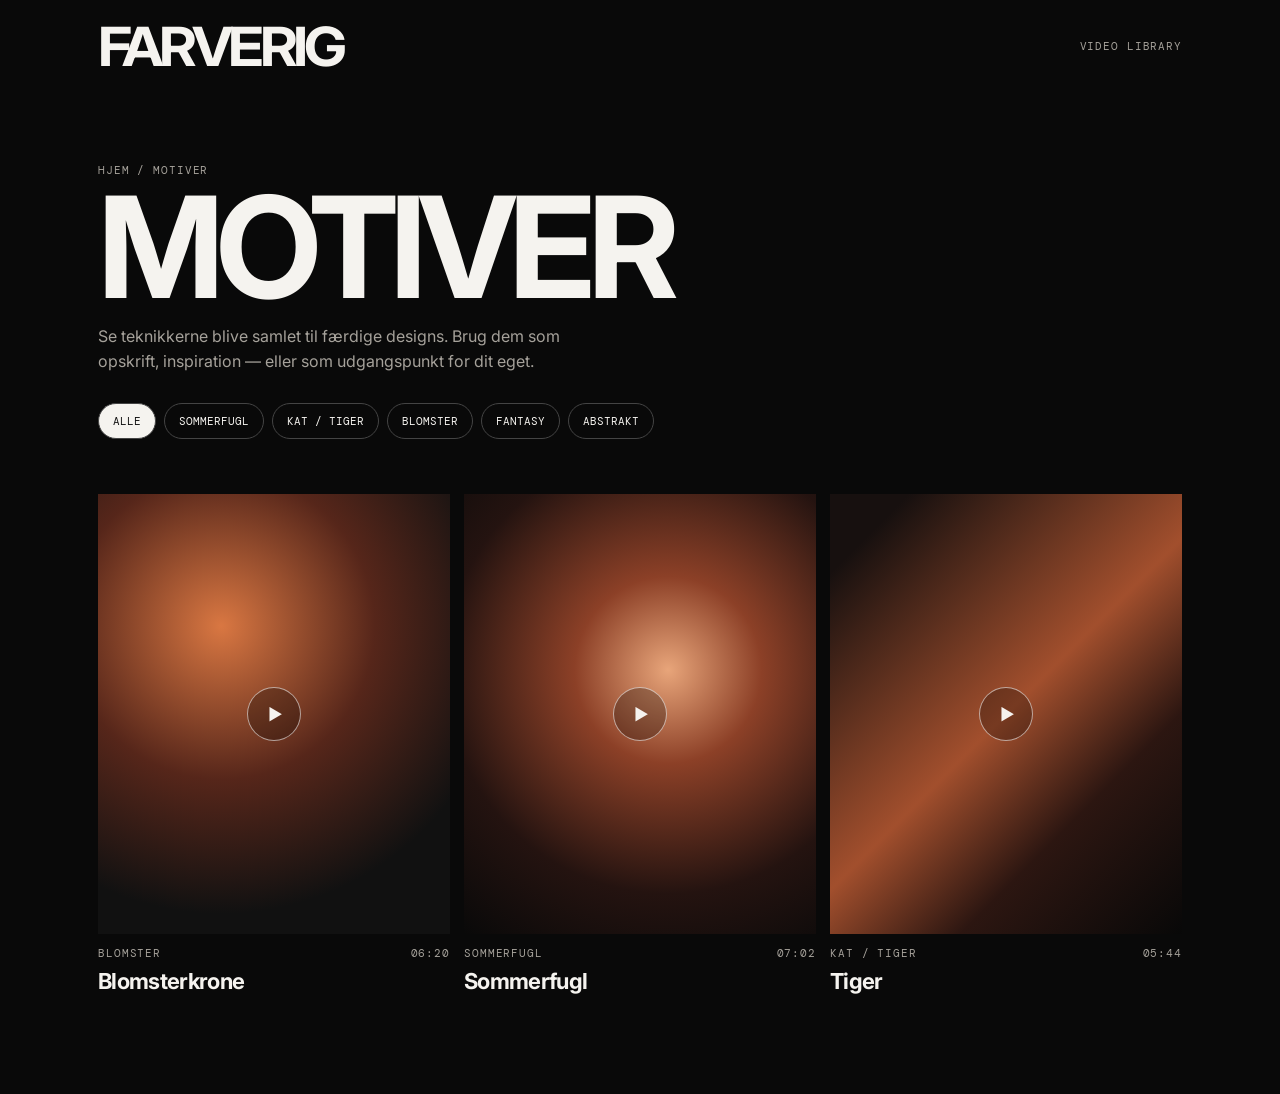
==== motiver.html @ d61d3e55 "Add motifs library page" ====
<!doctype html><html lang="da"><head><meta charset="utf-8"><meta name="viewport" content="width=device-width,initial-scale=1"><title>Motiver — FARVERIG</title><link rel="stylesheet" href="styles.css"></head><body><header class="topbar shell"><a class="brand" href="index.html">FARVERIG</a><span class="eyebrow">VIDEO LIBRARY</span></header><main><section class="shell page-hero"><p class="crumb">HJEM / MOTIVER</p><h1 class="page-title">MOTIVER</h1><p class="intro">Se teknikkerne blive samlet til færdige designs. Brug dem som opskrift, inspiration — eller som udgangspunkt for dit eget.</p><div class="filter-row"><span class="chip active">ALLE</span><span class="chip">SOMMERFUGL</span><span class="chip">KAT / TIGER</span><span class="chip">BLOMSTER</span><span class="chip">FANTASY</span><span class="chip">ABSTRAKT</span></div></section><section class="shell listing"><div class="video-grid"><a class="video-card" href="video.html"><div class="video-thumb warm-c"><span class="play">▶</span></div><div class="video-meta"><span>BLOMSTER</span><span>06:20</span></div><h3>Blomsterkrone</h3></a><a class="video-card" href="video.html"><div class="video-thumb warm-a"><span class="play">▶</span></div><div class="video-meta"><span>SOMMERFUGL</span><span>07:02</span></div><h3>Sommerfugl</h3></a><a class="video-card" href="video.html"><div class="video-thumb warm-b"><span class="play">▶</span></div><div class="video-meta"><span>KAT / TIGER</span><span>05:44</span></div><h3>Tiger</h3></a></div></section></main><nav class="bottom-nav"><a href="index.html">HJEM</a><a href="teknikker.html">TEKNIKKER</a><a class="active" href="motiver.html">MOTIVER</a></nav><script src="script.js"></script></body></html>
---- styles.css ----
@import url('https://fonts.googleapis.com/css2?family=DM+Mono:wght@300;400;500&family=Inter:wght@400;500;600;700&display=swap');

:root{--bg:#090909;--panel:#111;--line:#2a2a2a;--text:#f5f3ef;--muted:#a5a19a;--pad:clamp(18px,4vw,48px)}
*{box-sizing:border-box}html{scroll-behavior:smooth}body{margin:0;background:var(--bg);color:var(--text);font-family:Inter,Arial,sans-serif}a{color:inherit;text-decoration:none}.shell{width:min(1180px,100%);margin:auto;padding-left:var(--pad);padding-right:var(--pad)}
.topbar{height:92px;display:flex;align-items:center;justify-content:space-between}.brand{font-size:clamp(29px,5vw,54px);font-weight:700;letter-spacing:-.075em;transform:scaleX(1.08);transform-origin:left}.eyebrow,.kicker,.video-meta,.number,.soon,.bottom-nav,.footer,.crumb{font-family:'DM Mono',monospace;font-size:11px;letter-spacing:.08em}.eyebrow,.kicker,.number,.video-meta,.footer,.crumb{color:var(--muted)}
.hero{display:grid;grid-template-columns:1.45fr .8fr;gap:clamp(24px,5vw,80px);align-items:end}.hero-media{min-height:58vh}.photo-placeholder{position:relative;overflow:hidden;background:radial-gradient(circle at 60% 45%,#bd663b 0 8%,#70371f 18%,#251612 44%,#0c0b0b 75%)}.photo-placeholder:before{content:'';position:absolute;width:48%;height:70%;left:25%;top:13%;border-radius:50% 48% 45% 52%;background:radial-gradient(circle at 60% 35%,#d89b76,#a85634 36%,#3a1b17 70%);filter:blur(7px);opacity:.78}.photo-note{position:absolute;left:16px;bottom:14px;font:10px 'DM Mono',monospace;letter-spacing:.1em;color:#ffffff80}.hero-copy{padding-bottom:18px}.hero-copy h1{font-size:clamp(38px,6vw,78px);line-height:.93;letter-spacing:-.055em;margin:12px 0 22px;max-width:8ch}.hero-copy>p:last-child{color:#c7c3bd;line-height:1.6;max-width:38ch}
.split-grid{display:grid;grid-template-columns:1fr 1fr;gap:12px;margin-top:clamp(50px,8vw,110px)}.feature-card{position:relative;min-height:280px;border:1px solid var(--line);padding:26px;display:flex;flex-direction:column;justify-content:flex-end;transition:.2s}.feature-card:hover{background:#151515;border-color:#555}.feature-card .number{position:absolute;top:24px}.feature-card h2{font-size:clamp(36px,6vw,76px);letter-spacing:-.06em;margin:0}.feature-card p{color:var(--muted);max-width:40ch;line-height:1.5}.arrow{position:absolute;right:26px;top:22px;font-size:26px}
.section-space{padding-top:100px;padding-bottom:100px}.section-head{display:flex;justify-content:space-between;align-items:end;margin-bottom:28px}.section-head h2,.sos-block h2,.page-title{font-size:clamp(38px,6vw,72px);letter-spacing:-.055em;margin:6px 0 0}.text-link{font:12px 'DM Mono',monospace;border-bottom:1px solid #555;padding-bottom:5px}.video-grid{display:grid;grid-template-columns:repeat(3,1fr);gap:14px}.video-thumb{aspect-ratio:4/5;display:grid;place-items:center;position:relative;overflow:hidden}.warm-a{background:radial-gradient(circle at 58% 40%,#e8a57a,#8c4027 28%,#241310 67%,#090909)}.warm-b{background:linear-gradient(135deg,#17100f 10%,#a24f2d 50%,#2c1611 72%,#080808)}.warm-c{background:radial-gradient(circle at 35% 30%,#d97742,#56261a 40%,#111 75%)}.play{width:54px;height:54px;border:1px solid #ffffff90;border-radius:50%;display:grid;place-items:center;padding-left:3px;background:#0004}.video-meta{display:flex;justify-content:space-between;margin-top:12px}.video-card h3{font-size:22px;margin:8px 0 0;letter-spacing:-.03em}.sos-block{border-top:1px solid var(--line);border-bottom:1px solid var(--line);padding-top:42px;padding-bottom:42px;display:grid;grid-template-columns:.5fr 1.5fr .5fr;gap:30px;align-items:start}.sos-block p{color:var(--muted);line-height:1.55;max-width:55ch}.soon{text-align:right}.footer{padding-top:60px;padding-bottom:100px}
.page-hero{padding-top:60px;padding-bottom:55px}.page-title{font-size:clamp(58px,11vw,150px);line-height:.85}.intro{color:var(--muted);max-width:52ch;line-height:1.6}.filter-row{display:flex;gap:8px;flex-wrap:wrap;margin-top:28px}.chip{border:1px solid #444;border-radius:999px;padding:10px 14px;font:11px 'DM Mono',monospace}.chip:hover,.chip.active{background:var(--text);color:#111}.listing{padding-bottom:100px}.video-page{width:min(900px,100%);margin:auto;padding:30px var(--pad) 100px}.video-stage{aspect-ratio:16/9;background:radial-gradient(circle at 55% 40%,#c56b42,#59291d 35%,#111 75%);display:grid;place-items:center;margin:25px 0}.video-stage .play{width:76px;height:76px}.video-page h1{font-size:clamp(38px,7vw,72px);letter-spacing:-.05em;margin:14px 0}.tags{display:flex;gap:8px;flex-wrap:wrap}.video-copy{border-top:1px solid var(--line);margin-top:38px;padding-top:30px;line-height:1.7;color:#cbc7c1}.bottom-nav{display:none}
@media(max-width:720px){body{padding-bottom:62px}.topbar{height:74px}.brand{font-size:32px}.eyebrow{font-size:9px}.hero{grid-template-columns:1fr}.hero-media{min-height:54vh}.hero-copy{margin-top:-125px;position:relative;padding:24px 18px;background:linear-gradient(transparent,#090909 30%);width:calc(100% - 20px)}.hero-copy h1{font-size:46px}.split-grid{grid-template-columns:1fr 1fr;gap:8px;margin-top:42px}.feature-card{min-height:210px;padding:15px}.feature-card h2{font-size:27px}.feature-card p{font-size:12px}.arrow{right:14px;top:13px}.number{top:15px!important}.section-space{padding-top:70px;padding-bottom:70px}.video-grid{display:flex;overflow-x:auto;scroll-snap-type:x mandatory;margin-right:calc(var(--pad)*-1);padding-right:var(--pad)}.video-card{min-width:76vw;scroll-snap-align:start}.sos-block{grid-template-columns:1fr}.soon{text-align:left}.bottom-nav{position:fixed;display:grid;grid-template-columns:repeat(3,1fr);bottom:0;left:0;right:0;background:#0a0a0af2;backdrop-filter:blur(12px);border-top:1px solid #333;z-index:20}.bottom-nav a{text-align:center;padding:20px 5px 17px;color:#777}.bottom-nav a.active{color:#fff}.page-hero{padding-top:45px}.page-title{font-size:60px}.listing .video-grid{margin-left:0}.video-page{padding-top:18px}}
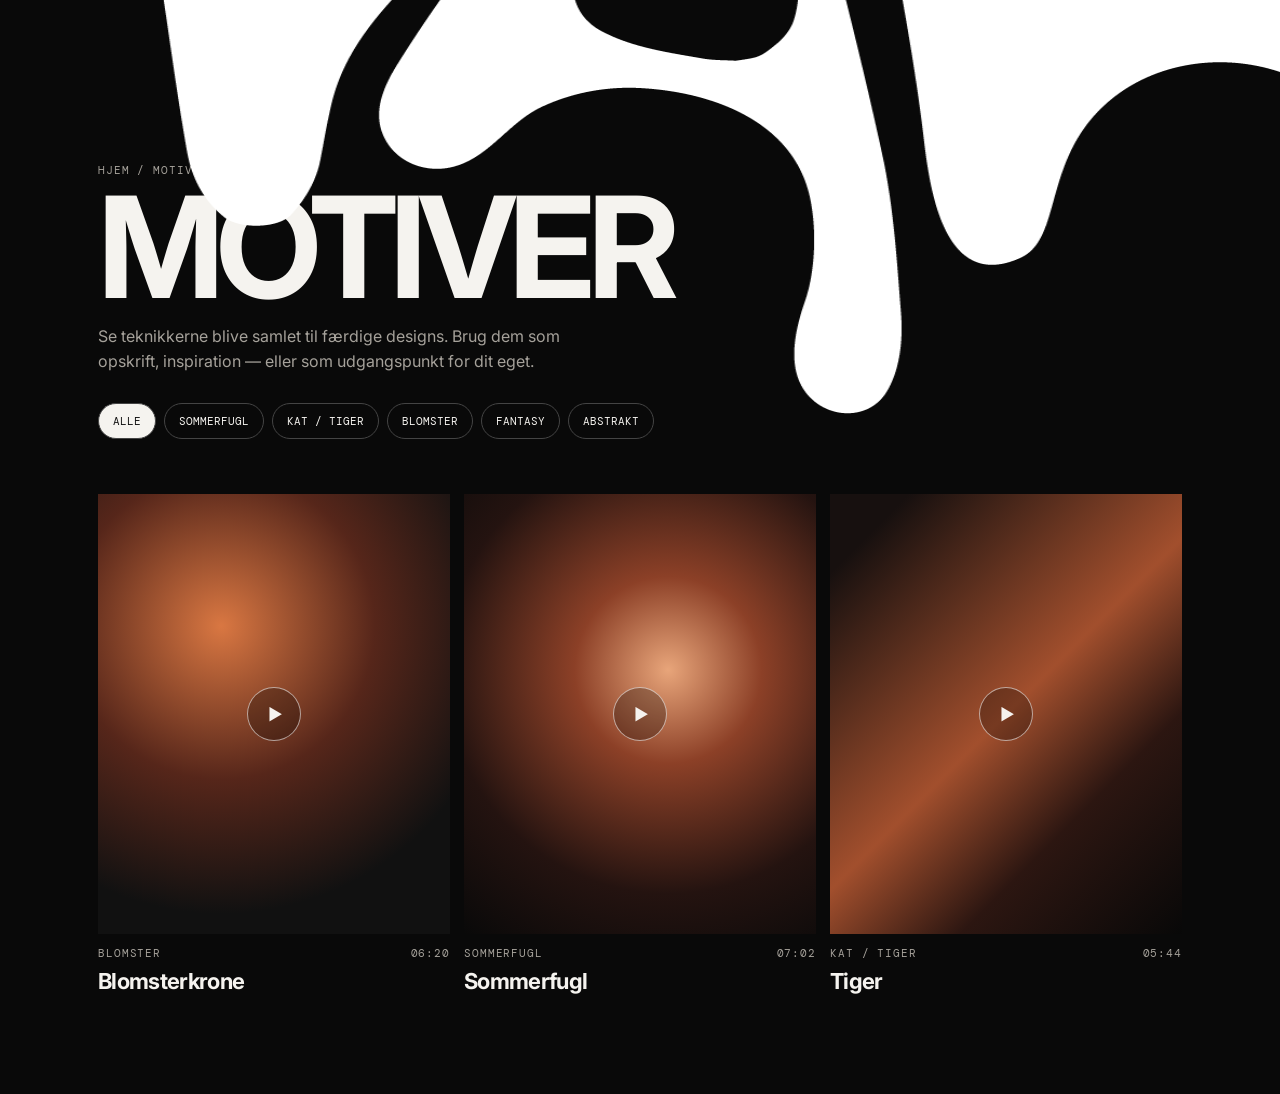
==== commit 577c1d3b: "Use FARVERIG logo image in header" ====
--- a/motiver.html
+++ b/motiver.html
@@ -1 +1 @@
-<!doctype html><html lang="da"><head><meta charset="utf-8"><meta name="viewport" content="width=device-width,initial-scale=1"><title>Motiver — FARVERIG</title><link rel="stylesheet" href="styles.css"></head><body><header class="topbar shell"><a class="brand" href="index.html">FARVERIG</a><span class="eyebrow">VIDEO LIBRARY</span></header><main><section class="shell page-hero"><p class="crumb">HJEM / MOTIVER</p><h1 class="page-title">MOTIVER</h1><p class="intro">Se teknikkerne blive samlet til færdige designs. Brug dem som opskrift, inspiration — eller som udgangspunkt for dit eget.</p><div class="filter-row"><span class="chip active">ALLE</span><span class="chip">SOMMERFUGL</span><span class="chip">KAT / TIGER</span><span class="chip">BLOMSTER</span><span class="chip">FANTASY</span><span class="chip">ABSTRAKT</span></div></section><section class="shell listing"><div class="video-grid"><a class="video-card" href="video.html"><div class="video-thumb warm-c"><span class="play">▶</span></div><div class="video-meta"><span>BLOMSTER</span><span>06:20</span></div><h3>Blomsterkrone</h3></a><a class="video-card" href="video.html"><div class="video-thumb warm-a"><span class="play">▶</span></div><div class="video-meta"><span>SOMMERFUGL</span><span>07:02</span></div><h3>Sommerfugl</h3></a><a class="video-card" href="video.html"><div class="video-thumb warm-b"><span class="play">▶</span></div><div class="video-meta"><span>KAT / TIGER</span><span>05:44</span></div><h3>Tiger</h3></a></div></section></main><nav class="bottom-nav"><a href="index.html">HJEM</a><a href="teknikker.html">TEKNIKKER</a><a class="active" href="motiver.html">MOTIVER</a></nav><script src="script.js"></script></body></html>+<!doctype html><html lang="da"><head><meta charset="utf-8"><meta name="viewport" content="width=device-width,initial-scale=1"><title>Motiver — FARVERIG</title><link rel="stylesheet" href="styles.css"></head><body><header class="topbar shell"><a class="brand" href="index.html" aria-label="FARVERIG forside"><img src="assets/logo/FarverigLogo_Hvid.png" alt="FARVERIG"></a><div class="header-actions"><span class="eyebrow">VIDEO LIBRARY</span><button class="menu-button" type="button" aria-label="Åbn menu" aria-expanded="false" aria-controls="site-menu">☰</button></div></header><div class="site-menu" id="site-menu" hidden><div class="shell menu-inner"><button class="menu-close" type="button">LUK ×</button><nav><a href="index.html">FORSIDE <span>→</span></a><a href="motiver.html">MOTIVER <span>→</span></a><a href="teknikker.html">TEKNIKKER <span>→</span></a><a href="sos.html">SOS DESIGN <span>→</span></a><a href="om.html">OM FARVERIG <span>→</span></a><a href="https://farverig.dk">KØB BOGEN <span>→</span></a></nav></div></div><main><section class="shell page-hero"><p class="crumb">HJEM / MOTIVER</p><h1 class="page-title">MOTIVER</h1><p class="intro">Se teknikkerne blive samlet til færdige designs. Brug dem som opskrift, inspiration — eller som udgangspunkt for dit eget.</p><div class="filter-row"><span class="chip active">ALLE</span><span class="chip">SOMMERFUGL</span><span class="chip">KAT / TIGER</span><span class="chip">BLOMSTER</span><span class="chip">FANTASY</span><span class="chip">ABSTRAKT</span></div></section><section class="shell listing"><div class="video-grid"><a class="video-card" href="video.html"><div class="video-thumb warm-c"><span class="play">▶</span></div><div class="video-meta"><span>BLOMSTER</span><span>06:20</span></div><h3>Blomsterkrone</h3></a><a class="video-card" href="video.html"><div class="video-thumb warm-a"><span class="play">▶</span></div><div class="video-meta"><span>SOMMERFUGL</span><span>07:02</span></div><h3>Sommerfugl</h3></a><a class="video-card" href="video.html"><div class="video-thumb warm-b"><span class="play">▶</span></div><div class="video-meta"><span>KAT / TIGER</span><span>05:44</span></div><h3>Tiger</h3></a></div></section></main><nav class="bottom-nav"><a href="teknikker.html">TEKNIKKER</a><a class="active" href="motiver.html">MOTIVER</a><a href="sos.html">SOS</a></nav><script src="script.js"></script></body></html>
--- a/styles.css
+++ b/styles.css
@@ -1,10 +1,3 @@
 @import url('https://fonts.googleapis.com/css2?family=DM+Mono:wght@300;400;500&family=Inter:wght@400;500;600;700&display=swap');
-
-:root{--bg:#090909;--panel:#111;--line:#2a2a2a;--text:#f5f3ef;--muted:#a5a19a;--pad:clamp(18px,4vw,48px)}
-*{box-sizing:border-box}html{scroll-behavior:smooth}body{margin:0;background:var(--bg);color:var(--text);font-family:Inter,Arial,sans-serif}a{color:inherit;text-decoration:none}.shell{width:min(1180px,100%);margin:auto;padding-left:var(--pad);padding-right:var(--pad)}
-.topbar{height:92px;display:flex;align-items:center;justify-content:space-between}.brand{font-size:clamp(29px,5vw,54px);font-weight:700;letter-spacing:-.075em;transform:scaleX(1.08);transform-origin:left}.eyebrow,.kicker,.video-meta,.number,.soon,.bottom-nav,.footer,.crumb{font-family:'DM Mono',monospace;font-size:11px;letter-spacing:.08em}.eyebrow,.kicker,.number,.video-meta,.footer,.crumb{color:var(--muted)}
-.hero{display:grid;grid-template-columns:1.45fr .8fr;gap:clamp(24px,5vw,80px);align-items:end}.hero-media{min-height:58vh}.photo-placeholder{position:relative;overflow:hidden;background:radial-gradient(circle at 60% 45%,#bd663b 0 8%,#70371f 18%,#251612 44%,#0c0b0b 75%)}.photo-placeholder:before{content:'';position:absolute;width:48%;height:70%;left:25%;top:13%;border-radius:50% 48% 45% 52%;background:radial-gradient(circle at 60% 35%,#d89b76,#a85634 36%,#3a1b17 70%);filter:blur(7px);opacity:.78}.photo-note{position:absolute;left:16px;bottom:14px;font:10px 'DM Mono',monospace;letter-spacing:.1em;color:#ffffff80}.hero-copy{padding-bottom:18px}.hero-copy h1{font-size:clamp(38px,6vw,78px);line-height:.93;letter-spacing:-.055em;margin:12px 0 22px;max-width:8ch}.hero-copy>p:last-child{color:#c7c3bd;line-height:1.6;max-width:38ch}
-.split-grid{display:grid;grid-template-columns:1fr 1fr;gap:12px;margin-top:clamp(50px,8vw,110px)}.feature-card{position:relative;min-height:280px;border:1px solid var(--line);padding:26px;display:flex;flex-direction:column;justify-content:flex-end;transition:.2s}.feature-card:hover{background:#151515;border-color:#555}.feature-card .number{position:absolute;top:24px}.feature-card h2{font-size:clamp(36px,6vw,76px);letter-spacing:-.06em;margin:0}.feature-card p{color:var(--muted);max-width:40ch;line-height:1.5}.arrow{position:absolute;right:26px;top:22px;font-size:26px}
-.section-space{padding-top:100px;padding-bottom:100px}.section-head{display:flex;justify-content:space-between;align-items:end;margin-bottom:28px}.section-head h2,.sos-block h2,.page-title{font-size:clamp(38px,6vw,72px);letter-spacing:-.055em;margin:6px 0 0}.text-link{font:12px 'DM Mono',monospace;border-bottom:1px solid #555;padding-bottom:5px}.video-grid{display:grid;grid-template-columns:repeat(3,1fr);gap:14px}.video-thumb{aspect-ratio:4/5;display:grid;place-items:center;position:relative;overflow:hidden}.warm-a{background:radial-gradient(circle at 58% 40%,#e8a57a,#8c4027 28%,#241310 67%,#090909)}.warm-b{background:linear-gradient(135deg,#17100f 10%,#a24f2d 50%,#2c1611 72%,#080808)}.warm-c{background:radial-gradient(circle at 35% 30%,#d97742,#56261a 40%,#111 75%)}.play{width:54px;height:54px;border:1px solid #ffffff90;border-radius:50%;display:grid;place-items:center;padding-left:3px;background:#0004}.video-meta{display:flex;justify-content:space-between;margin-top:12px}.video-card h3{font-size:22px;margin:8px 0 0;letter-spacing:-.03em}.sos-block{border-top:1px solid var(--line);border-bottom:1px solid var(--line);padding-top:42px;padding-bottom:42px;display:grid;grid-template-columns:.5fr 1.5fr .5fr;gap:30px;align-items:start}.sos-block p{color:var(--muted);line-height:1.55;max-width:55ch}.soon{text-align:right}.footer{padding-top:60px;padding-bottom:100px}
-.page-hero{padding-top:60px;padding-bottom:55px}.page-title{font-size:clamp(58px,11vw,150px);line-height:.85}.intro{color:var(--muted);max-width:52ch;line-height:1.6}.filter-row{display:flex;gap:8px;flex-wrap:wrap;margin-top:28px}.chip{border:1px solid #444;border-radius:999px;padding:10px 14px;font:11px 'DM Mono',monospace}.chip:hover,.chip.active{background:var(--text);color:#111}.listing{padding-bottom:100px}.video-page{width:min(900px,100%);margin:auto;padding:30px var(--pad) 100px}.video-stage{aspect-ratio:16/9;background:radial-gradient(circle at 55% 40%,#c56b42,#59291d 35%,#111 75%);display:grid;place-items:center;margin:25px 0}.video-stage .play{width:76px;height:76px}.video-page h1{font-size:clamp(38px,7vw,72px);letter-spacing:-.05em;margin:14px 0}.tags{display:flex;gap:8px;flex-wrap:wrap}.video-copy{border-top:1px solid var(--line);margin-top:38px;padding-top:30px;line-height:1.7;color:#cbc7c1}.bottom-nav{display:none}
-@media(max-width:720px){body{padding-bottom:62px}.topbar{height:74px}.brand{font-size:32px}.eyebrow{font-size:9px}.hero{grid-template-columns:1fr}.hero-media{min-height:54vh}.hero-copy{margin-top:-125px;position:relative;padding:24px 18px;background:linear-gradient(transparent,#090909 30%);width:calc(100% - 20px)}.hero-copy h1{font-size:46px}.split-grid{grid-template-columns:1fr 1fr;gap:8px;margin-top:42px}.feature-card{min-height:210px;padding:15px}.feature-card h2{font-size:27px}.feature-card p{font-size:12px}.arrow{right:14px;top:13px}.number{top:15px!important}.section-space{padding-top:70px;padding-bottom:70px}.video-grid{display:flex;overflow-x:auto;scroll-snap-type:x mandatory;margin-right:calc(var(--pad)*-1);padding-right:var(--pad)}.video-card{min-width:76vw;scroll-snap-align:start}.sos-block{grid-template-columns:1fr}.soon{text-align:left}.bottom-nav{position:fixed;display:grid;grid-template-columns:repeat(3,1fr);bottom:0;left:0;right:0;background:#0a0a0af2;backdrop-filter:blur(12px);border-top:1px solid #333;z-index:20}.bottom-nav a{text-align:center;padding:20px 5px 17px;color:#777}.bottom-nav a.active{color:#fff}.page-hero{padding-top:45px}.page-title{font-size:60px}.listing .video-grid{margin-left:0}.video-page{padding-top:18px}}
+:root{--bg:#090909;--panel:#111;--line:#2a2a2a;--text:#f5f3ef;--muted:#a5a19a;--pad:clamp(18px,4vw,48px)}*{box-sizing:border-box}html{scroll-behavior:smooth}body{margin:0;background:var(--bg);color:var(--text);font-family:Inter,Arial,sans-serif}a{color:inherit;text-decoration:none}.shell{width:min(1180px,100%);margin:auto;padding-left:var(--pad);padding-right:var(--pad)}.topbar{height:92px;display:flex;align-items:center;justify-content:space-between}.brand{font-size:clamp(29px,5vw,54px);font-weight:700;letter-spacing:-.075em;transform:scaleX(1.08);transform-origin:left}.header-actions{display:flex;align-items:center;gap:20px}.menu-button,.menu-close{display:none;background:none;border:0;color:var(--text);font:11px 'DM Mono',monospace;letter-spacing:.08em;padding:8px 0}.eyebrow,.kicker,.video-meta,.number,.soon,.bottom-nav,.footer,.crumb{font-family:'DM Mono',monospace;font-size:11px;letter-spacing:.08em}.eyebrow,.kicker,.number,.video-meta,.footer,.crumb{color:var(--muted)}.site-menu{position:fixed;inset:0;background:#090909f7;z-index:50}.menu-inner{padding-top:25px}.menu-close{margin-left:auto}.site-menu nav{margin-top:90px}.site-menu nav a{display:flex;justify-content:space-between;border-top:1px solid var(--line);padding:22px 0;font-size:28px;letter-spacing:-.04em}.site-menu nav a:last-child{border-bottom:1px solid var(--line)}.hero{display:grid;grid-template-columns:1.45fr .8fr;gap:clamp(24px,5vw,80px);align-items:end}.hero-media{min-height:58vh}.photo-placeholder{position:relative;overflow:hidden;background:radial-gradient(circle at 60% 45%,#bd663b 0 8%,#70371f 18%,#251612 44%,#0c0b0b 75%)}.photo-placeholder:before{content:'';position:absolute;width:48%;height:70%;left:25%;top:13%;border-radius:50% 48% 45% 52%;background:radial-gradient(circle at 60% 35%,#d89b76,#a85634 36%,#3a1b17 70%);filter:blur(7px);opacity:.78}.photo-note{position:absolute;left:16px;bottom:14px;font:10px 'DM Mono',monospace;letter-spacing:.1em;color:#ffffff80}.hero-copy{padding-bottom:18px}.hero-copy h1{font-size:clamp(38px,6vw,78px);line-height:.93;letter-spacing:-.055em;margin:12px 0 22px;max-width:8ch}.hero-copy>p:last-child{color:#c7c3bd;line-height:1.6;max-width:38ch}.split-grid{display:grid;grid-template-columns:1fr 1fr;gap:12px;margin-top:clamp(50px,8vw,110px)}.feature-card{position:relative;min-height:280px;border:1px solid var(--line);padding:26px;display:flex;flex-direction:column;justify-content:flex-end;transition:.2s}.feature-card:hover{background:#151515;border-color:#555}.feature-card .number{position:absolute;top:24px}.feature-card h2{font-size:clamp(36px,6vw,76px);letter-spacing:-.06em;margin:0}.feature-card p{color:var(--muted);max-width:40ch;line-height:1.5}.arrow{position:absolute;right:26px;top:22px;font-size:26px}.section-space{padding-top:100px;padding-bottom:100px}.section-head{display:flex;justify-content:space-between;align-items:end;margin-bottom:28px}.section-head h2,.sos-block h2,.about-teaser h2,.page-title{font-size:clamp(38px,6vw,72px);letter-spacing:-.055em;margin:6px 0 0}.text-link{font:12px 'DM Mono',monospace;border-bottom:1px solid #555;padding-bottom:5px}.video-grid{display:grid;grid-template-columns:repeat(3,1fr);gap:14px}.video-thumb{aspect-ratio:4/5;display:grid;place-items:center;position:relative;overflow:hidden}.warm-a{background:radial-gradient(circle at 58% 40%,#e8a57a,#8c4027 28%,#241310 67%,#090909)}.warm-b{background:linear-gradient(135deg,#17100f 10%,#a24f2d 50%,#2c1611 72%,#080808)}.warm-c{background:radial-gradient(circle at 35% 30%,#d97742,#56261a 40%,#111 75%)}.play{width:54px;height:54px;border:1px solid #ffffff90;border-radius:50%;display:grid;place-items:center;padding-left:3px;background:#0004}.video-meta{display:flex;justify-content:space-between;margin-top:12px}.video-card h3{font-size:22px;margin:8px 0 0;letter-spacing:-.03em}.sos-block,.about-teaser{border-top:1px solid var(--line);padding-top:42px;padding-bottom:42px;display:grid;grid-template-columns:.5fr 1.5fr .5fr;gap:30px;align-items:start}.sos-block{border-bottom:1px solid var(--line)}.sos-block p,.about-teaser p{color:var(--muted);line-height:1.55;max-width:55ch}.arrow-inline{text-align:right;font-size:28px}.about-teaser{margin-top:80px;border-bottom:1px solid var(--line)}.about-teaser .text-link{display:inline-block;margin-top:12px}.footer{padding-top:60px;padding-bottom:100px}.page-hero{padding-top:60px;padding-bottom:55px}.page-title{font-size:clamp(58px,11vw,150px);line-height:.85}.intro{color:var(--muted);max-width:52ch;line-height:1.6}.filter-row{display:flex;gap:8px;flex-wrap:wrap;margin-top:28px}.chip{border:1px solid #444;border-radius:999px;padding:10px 14px;font:11px 'DM Mono',monospace}.chip:hover,.chip.active{background:var(--text);color:#111}.listing{padding-bottom:100px}.video-page{width:min(900px,100%);margin:auto;padding:30px var(--pad) 100px}.video-stage{aspect-ratio:16/9;background:radial-gradient(circle at 55% 40%,#c56b42,#59291d 35%,#111 75%);display:grid;place-items:center;margin:25px 0}.video-stage .play{width:76px;height:76px}.video-page h1{font-size:clamp(38px,7vw,72px);letter-spacing:-.05em;margin:14px 0}.tags{display:flex;gap:8px;flex-wrap:wrap}.video-copy{border-top:1px solid var(--line);margin-top:38px;padding-top:30px;line-height:1.7;color:#cbc7c1}.bottom-nav{display:none}.sos-grid{display:grid;grid-template-columns:repeat(2,1fr);gap:10px;padding-bottom:100px}.sos-card{border:1px solid var(--line);padding:24px;min-height:220px;display:flex;flex-direction:column;justify-content:space-between}.sos-card h2{font-size:clamp(25px,4vw,44px);letter-spacing:-.04em;margin:8px 0}.sos-card p{color:var(--muted);line-height:1.55}.answer{font-family:'DM Mono',monospace;font-size:12px;border-top:1px solid var(--line);padding-top:16px}.about-layout{display:grid;grid-template-columns:1.2fr .8fr;gap:clamp(30px,7vw,100px);padding-bottom:100px}.about-image{min-height:520px}.about-copy{font-size:clamp(20px,2.4vw,32px);line-height:1.35;letter-spacing:-.025em}.about-copy p{margin-top:0}.about-small{font-size:15px!important;color:var(--muted);line-height:1.7!important;margin-top:35px!important}
+@media(max-width:720px){body{padding-bottom:68px}.topbar{height:74px}.brand{font-size:32px}.header-actions{gap:12px}.eyebrow{font-size:8px}.menu-button,.menu-close{display:block}.hero{display:block}.hero-media{min-height:0;height:58vh}.hero-copy{position:relative;margin:-72px 0 0;padding:28px 12px 18px;background:linear-gradient(transparent 0,#090909 25%);width:100%}.hero-copy h1{font-size:44px;line-height:.94;margin-top:11px;max-width:9ch}.hero-copy>p:last-child{font-size:14px;margin-bottom:0}.split-grid{grid-template-columns:1fr 1fr;gap:8px;margin-top:32px}.feature-card{min-height:210px;padding:15px}.feature-card h2{font-size:27px}.feature-card p{font-size:12px}.arrow{right:14px;top:13px}.number{top:15px!important}.section-space{padding-top:70px;padding-bottom:70px}.section-head h2{font-size:39px}.video-grid{display:flex;overflow-x:auto;scroll-snap-type:x mandatory;margin-right:calc(var(--pad)*-1);padding-right:var(--pad)}.video-card{min-width:76vw;scroll-snap-align:start}.sos-block,.about-teaser{grid-template-columns:1fr}.arrow-inline{text-align:left}.about-teaser{margin-top:55px}.bottom-nav{position:fixed;display:grid;grid-template-columns:repeat(3,1fr);bottom:0;left:0;right:0;background:#0a0a0af2;backdrop-filter:blur(12px);border-top:1px solid #333;z-index:20}.bottom-nav a{text-align:center;padding:21px 4px 18px;color:#888;font-size:10px;letter-spacing:.06em;white-space:nowrap}.bottom-nav a.active{color:#fff}.page-hero{padding-top:45px}.page-title{font-size:60px}.listing .video-grid{margin-left:0}.video-page{padding-top:18px}.sos-grid{grid-template-columns:1fr}.about-layout{grid-template-columns:1fr}.about-image{min-height:55vh}}
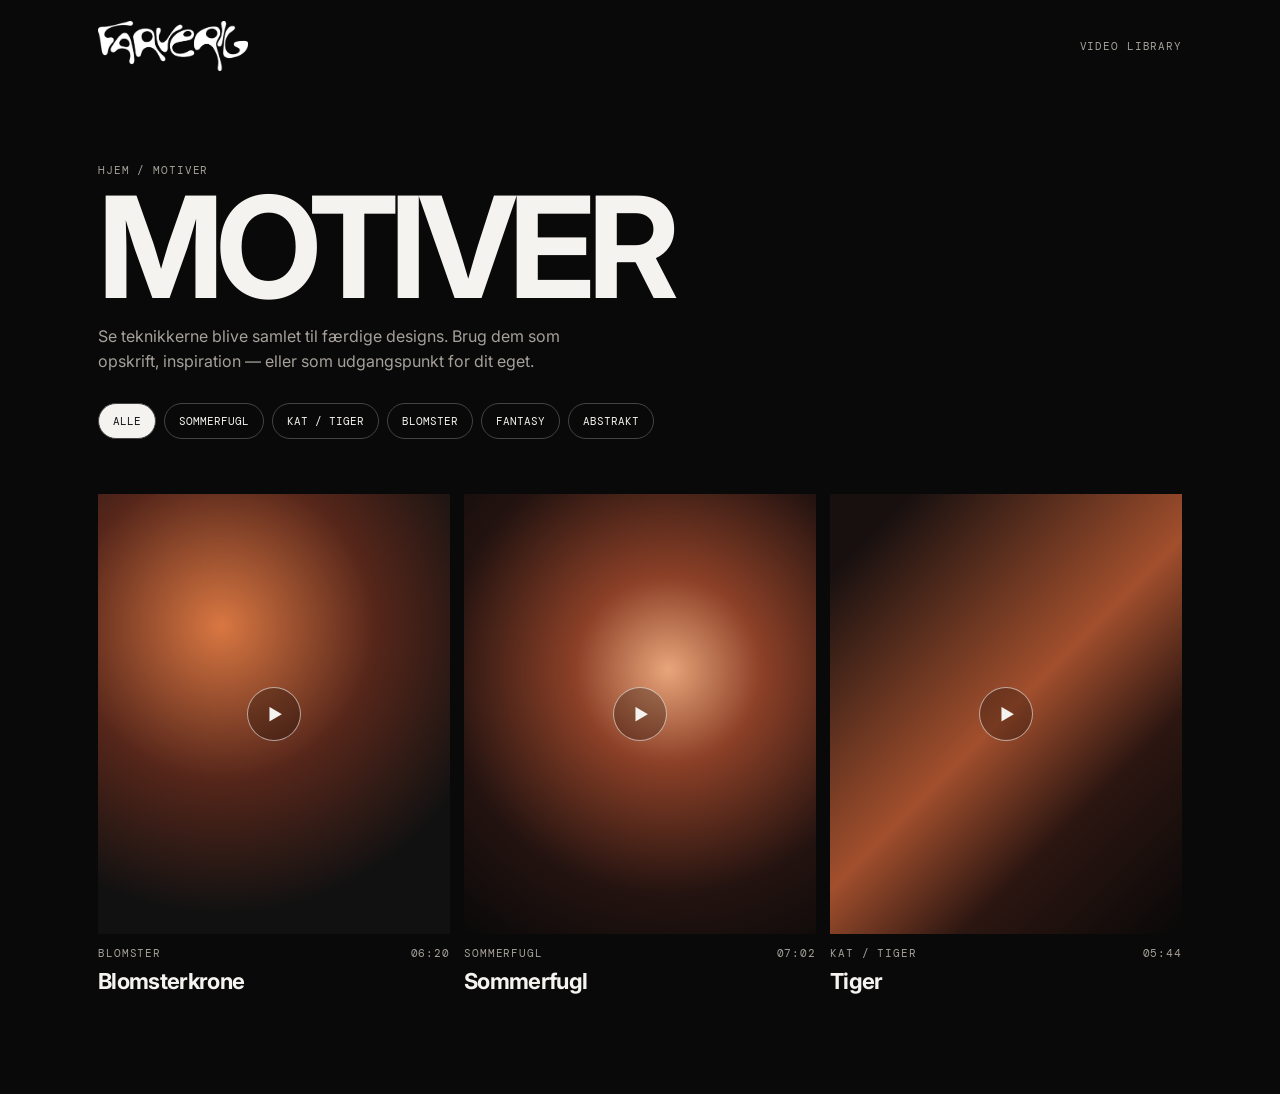
==== commit 85f78c66: "Refresh header logo sizing on Motiver" ====
--- a/motiver.html
+++ b/motiver.html
@@ -1 +1 @@
-<!doctype html><html lang="da"><head><meta charset="utf-8"><meta name="viewport" content="width=device-width,initial-scale=1"><title>Motiver — FARVERIG</title><link rel="stylesheet" href="styles.css"></head><body><header class="topbar shell"><a class="brand" href="index.html" aria-label="FARVERIG forside"><img src="assets/logo/FarverigLogo_Hvid.png" alt="FARVERIG"></a><div class="header-actions"><span class="eyebrow">VIDEO LIBRARY</span><button class="menu-button" type="button" aria-label="Åbn menu" aria-expanded="false" aria-controls="site-menu">☰</button></div></header><div class="site-menu" id="site-menu" hidden><div class="shell menu-inner"><button class="menu-close" type="button">LUK ×</button><nav><a href="index.html">FORSIDE <span>→</span></a><a href="motiver.html">MOTIVER <span>→</span></a><a href="teknikker.html">TEKNIKKER <span>→</span></a><a href="sos.html">SOS DESIGN <span>→</span></a><a href="om.html">OM FARVERIG <span>→</span></a><a href="https://farverig.dk">KØB BOGEN <span>→</span></a></nav></div></div><main><section class="shell page-hero"><p class="crumb">HJEM / MOTIVER</p><h1 class="page-title">MOTIVER</h1><p class="intro">Se teknikkerne blive samlet til færdige designs. Brug dem som opskrift, inspiration — eller som udgangspunkt for dit eget.</p><div class="filter-row"><span class="chip active">ALLE</span><span class="chip">SOMMERFUGL</span><span class="chip">KAT / TIGER</span><span class="chip">BLOMSTER</span><span class="chip">FANTASY</span><span class="chip">ABSTRAKT</span></div></section><section class="shell listing"><div class="video-grid"><a class="video-card" href="video.html"><div class="video-thumb warm-c"><span class="play">▶</span></div><div class="video-meta"><span>BLOMSTER</span><span>06:20</span></div><h3>Blomsterkrone</h3></a><a class="video-card" href="video.html"><div class="video-thumb warm-a"><span class="play">▶</span></div><div class="video-meta"><span>SOMMERFUGL</span><span>07:02</span></div><h3>Sommerfugl</h3></a><a class="video-card" href="video.html"><div class="video-thumb warm-b"><span class="play">▶</span></div><div class="video-meta"><span>KAT / TIGER</span><span>05:44</span></div><h3>Tiger</h3></a></div></section></main><nav class="bottom-nav"><a href="teknikker.html">TEKNIKKER</a><a class="active" href="motiver.html">MOTIVER</a><a href="sos.html">SOS</a></nav><script src="script.js"></script></body></html>+<!doctype html><html lang="da"><head><meta charset="utf-8"><meta name="viewport" content="width=device-width,initial-scale=1"><title>Motiver — FARVERIG</title><link rel="stylesheet" href="styles.css?v=3"></head><body><header class="topbar shell"><a class="brand" href="index.html" aria-label="FARVERIG forside"><img src="assets/logo/FarverigLogo_Hvid.png" alt="FARVERIG" style="width:100%;height:100%;object-fit:contain;display:block"></a><div class="header-actions"><span class="eyebrow">VIDEO LIBRARY</span><button class="menu-button" type="button" aria-label="Åbn menu" aria-expanded="false" aria-controls="site-menu">☰</button></div></header><div class="site-menu" id="site-menu" hidden><div class="shell menu-inner"><button class="menu-close" type="button">LUK ×</button><nav><a href="index.html">FORSIDE <span>→</span></a><a href="motiver.html">MOTIVER <span>→</span></a><a href="teknikker.html">TEKNIKKER <span>→</span></a><a href="sos.html">SOS DESIGN <span>→</span></a><a href="om.html">OM FARVERIG <span>→</span></a><a href="https://farverig.dk">KØB BOGEN <span>→</span></a></nav></div></div><main><section class="shell page-hero"><p class="crumb">HJEM / MOTIVER</p><h1 class="page-title">MOTIVER</h1><p class="intro">Se teknikkerne blive samlet til færdige designs. Brug dem som opskrift, inspiration — eller som udgangspunkt for dit eget.</p><div class="filter-row"><span class="chip active">ALLE</span><span class="chip">SOMMERFUGL</span><span class="chip">KAT / TIGER</span><span class="chip">BLOMSTER</span><span class="chip">FANTASY</span><span class="chip">ABSTRAKT</span></div></section><section class="shell listing"><div class="video-grid"><a class="video-card" href="video.html"><div class="video-thumb warm-c"><span class="play">▶</span></div><div class="video-meta"><span>BLOMSTER</span><span>06:20</span></div><h3>Blomsterkrone</h3></a><a class="video-card" href="video.html"><div class="video-thumb warm-a"><span class="play">▶</span></div><div class="video-meta"><span>SOMMERFUGL</span><span>07:02</span></div><h3>Sommerfugl</h3></a><a class="video-card" href="video.html"><div class="video-thumb warm-b"><span class="play">▶</span></div><div class="video-meta"><span>KAT / TIGER</span><span>05:44</span></div><h3>Tiger</h3></a></div></section></main><nav class="bottom-nav"><a href="teknikker.html">TEKNIKKER</a><a class="active" href="motiver.html">MOTIVER</a><a href="sos.html">SOS</a></nav><script src="script.js"></script></body></html>
--- a/styles.css
+++ b/styles.css
@@ -1,3 +1,3 @@
 @import url('https://fonts.googleapis.com/css2?family=DM+Mono:wght@300;400;500&family=Inter:wght@400;500;600;700&display=swap');
-:root{--bg:#090909;--panel:#111;--line:#2a2a2a;--text:#f5f3ef;--muted:#a5a19a;--pad:clamp(18px,4vw,48px)}*{box-sizing:border-box}html{scroll-behavior:smooth}body{margin:0;background:var(--bg);color:var(--text);font-family:Inter,Arial,sans-serif}a{color:inherit;text-decoration:none}.shell{width:min(1180px,100%);margin:auto;padding-left:var(--pad);padding-right:var(--pad)}.topbar{height:92px;display:flex;align-items:center;justify-content:space-between}.brand{font-size:clamp(29px,5vw,54px);font-weight:700;letter-spacing:-.075em;transform:scaleX(1.08);transform-origin:left}.header-actions{display:flex;align-items:center;gap:20px}.menu-button,.menu-close{display:none;background:none;border:0;color:var(--text);font:11px 'DM Mono',monospace;letter-spacing:.08em;padding:8px 0}.eyebrow,.kicker,.video-meta,.number,.soon,.bottom-nav,.footer,.crumb{font-family:'DM Mono',monospace;font-size:11px;letter-spacing:.08em}.eyebrow,.kicker,.number,.video-meta,.footer,.crumb{color:var(--muted)}.site-menu{position:fixed;inset:0;background:#090909f7;z-index:50}.menu-inner{padding-top:25px}.menu-close{margin-left:auto}.site-menu nav{margin-top:90px}.site-menu nav a{display:flex;justify-content:space-between;border-top:1px solid var(--line);padding:22px 0;font-size:28px;letter-spacing:-.04em}.site-menu nav a:last-child{border-bottom:1px solid var(--line)}.hero{display:grid;grid-template-columns:1.45fr .8fr;gap:clamp(24px,5vw,80px);align-items:end}.hero-media{min-height:58vh}.photo-placeholder{position:relative;overflow:hidden;background:radial-gradient(circle at 60% 45%,#bd663b 0 8%,#70371f 18%,#251612 44%,#0c0b0b 75%)}.photo-placeholder:before{content:'';position:absolute;width:48%;height:70%;left:25%;top:13%;border-radius:50% 48% 45% 52%;background:radial-gradient(circle at 60% 35%,#d89b76,#a85634 36%,#3a1b17 70%);filter:blur(7px);opacity:.78}.photo-note{position:absolute;left:16px;bottom:14px;font:10px 'DM Mono',monospace;letter-spacing:.1em;color:#ffffff80}.hero-copy{padding-bottom:18px}.hero-copy h1{font-size:clamp(38px,6vw,78px);line-height:.93;letter-spacing:-.055em;margin:12px 0 22px;max-width:8ch}.hero-copy>p:last-child{color:#c7c3bd;line-height:1.6;max-width:38ch}.split-grid{display:grid;grid-template-columns:1fr 1fr;gap:12px;margin-top:clamp(50px,8vw,110px)}.feature-card{position:relative;min-height:280px;border:1px solid var(--line);padding:26px;display:flex;flex-direction:column;justify-content:flex-end;transition:.2s}.feature-card:hover{background:#151515;border-color:#555}.feature-card .number{position:absolute;top:24px}.feature-card h2{font-size:clamp(36px,6vw,76px);letter-spacing:-.06em;margin:0}.feature-card p{color:var(--muted);max-width:40ch;line-height:1.5}.arrow{position:absolute;right:26px;top:22px;font-size:26px}.section-space{padding-top:100px;padding-bottom:100px}.section-head{display:flex;justify-content:space-between;align-items:end;margin-bottom:28px}.section-head h2,.sos-block h2,.about-teaser h2,.page-title{font-size:clamp(38px,6vw,72px);letter-spacing:-.055em;margin:6px 0 0}.text-link{font:12px 'DM Mono',monospace;border-bottom:1px solid #555;padding-bottom:5px}.video-grid{display:grid;grid-template-columns:repeat(3,1fr);gap:14px}.video-thumb{aspect-ratio:4/5;display:grid;place-items:center;position:relative;overflow:hidden}.warm-a{background:radial-gradient(circle at 58% 40%,#e8a57a,#8c4027 28%,#241310 67%,#090909)}.warm-b{background:linear-gradient(135deg,#17100f 10%,#a24f2d 50%,#2c1611 72%,#080808)}.warm-c{background:radial-gradient(circle at 35% 30%,#d97742,#56261a 40%,#111 75%)}.play{width:54px;height:54px;border:1px solid #ffffff90;border-radius:50%;display:grid;place-items:center;padding-left:3px;background:#0004}.video-meta{display:flex;justify-content:space-between;margin-top:12px}.video-card h3{font-size:22px;margin:8px 0 0;letter-spacing:-.03em}.sos-block,.about-teaser{border-top:1px solid var(--line);padding-top:42px;padding-bottom:42px;display:grid;grid-template-columns:.5fr 1.5fr .5fr;gap:30px;align-items:start}.sos-block{border-bottom:1px solid var(--line)}.sos-block p,.about-teaser p{color:var(--muted);line-height:1.55;max-width:55ch}.arrow-inline{text-align:right;font-size:28px}.about-teaser{margin-top:80px;border-bottom:1px solid var(--line)}.about-teaser .text-link{display:inline-block;margin-top:12px}.footer{padding-top:60px;padding-bottom:100px}.page-hero{padding-top:60px;padding-bottom:55px}.page-title{font-size:clamp(58px,11vw,150px);line-height:.85}.intro{color:var(--muted);max-width:52ch;line-height:1.6}.filter-row{display:flex;gap:8px;flex-wrap:wrap;margin-top:28px}.chip{border:1px solid #444;border-radius:999px;padding:10px 14px;font:11px 'DM Mono',monospace}.chip:hover,.chip.active{background:var(--text);color:#111}.listing{padding-bottom:100px}.video-page{width:min(900px,100%);margin:auto;padding:30px var(--pad) 100px}.video-stage{aspect-ratio:16/9;background:radial-gradient(circle at 55% 40%,#c56b42,#59291d 35%,#111 75%);display:grid;place-items:center;margin:25px 0}.video-stage .play{width:76px;height:76px}.video-page h1{font-size:clamp(38px,7vw,72px);letter-spacing:-.05em;margin:14px 0}.tags{display:flex;gap:8px;flex-wrap:wrap}.video-copy{border-top:1px solid var(--line);margin-top:38px;padding-top:30px;line-height:1.7;color:#cbc7c1}.bottom-nav{display:none}.sos-grid{display:grid;grid-template-columns:repeat(2,1fr);gap:10px;padding-bottom:100px}.sos-card{border:1px solid var(--line);padding:24px;min-height:220px;display:flex;flex-direction:column;justify-content:space-between}.sos-card h2{font-size:clamp(25px,4vw,44px);letter-spacing:-.04em;margin:8px 0}.sos-card p{color:var(--muted);line-height:1.55}.answer{font-family:'DM Mono',monospace;font-size:12px;border-top:1px solid var(--line);padding-top:16px}.about-layout{display:grid;grid-template-columns:1.2fr .8fr;gap:clamp(30px,7vw,100px);padding-bottom:100px}.about-image{min-height:520px}.about-copy{font-size:clamp(20px,2.4vw,32px);line-height:1.35;letter-spacing:-.025em}.about-copy p{margin-top:0}.about-small{font-size:15px!important;color:var(--muted);line-height:1.7!important;margin-top:35px!important}
-@media(max-width:720px){body{padding-bottom:68px}.topbar{height:74px}.brand{font-size:32px}.header-actions{gap:12px}.eyebrow{font-size:8px}.menu-button,.menu-close{display:block}.hero{display:block}.hero-media{min-height:0;height:58vh}.hero-copy{position:relative;margin:-72px 0 0;padding:28px 12px 18px;background:linear-gradient(transparent 0,#090909 25%);width:100%}.hero-copy h1{font-size:44px;line-height:.94;margin-top:11px;max-width:9ch}.hero-copy>p:last-child{font-size:14px;margin-bottom:0}.split-grid{grid-template-columns:1fr 1fr;gap:8px;margin-top:32px}.feature-card{min-height:210px;padding:15px}.feature-card h2{font-size:27px}.feature-card p{font-size:12px}.arrow{right:14px;top:13px}.number{top:15px!important}.section-space{padding-top:70px;padding-bottom:70px}.section-head h2{font-size:39px}.video-grid{display:flex;overflow-x:auto;scroll-snap-type:x mandatory;margin-right:calc(var(--pad)*-1);padding-right:var(--pad)}.video-card{min-width:76vw;scroll-snap-align:start}.sos-block,.about-teaser{grid-template-columns:1fr}.arrow-inline{text-align:left}.about-teaser{margin-top:55px}.bottom-nav{position:fixed;display:grid;grid-template-columns:repeat(3,1fr);bottom:0;left:0;right:0;background:#0a0a0af2;backdrop-filter:blur(12px);border-top:1px solid #333;z-index:20}.bottom-nav a{text-align:center;padding:21px 4px 18px;color:#888;font-size:10px;letter-spacing:.06em;white-space:nowrap}.bottom-nav a.active{color:#fff}.page-hero{padding-top:45px}.page-title{font-size:60px}.listing .video-grid{margin-left:0}.video-page{padding-top:18px}.sos-grid{grid-template-columns:1fr}.about-layout{grid-template-columns:1fr}.about-image{min-height:55vh}}
+:root{--bg:#090909;--panel:#111;--line:#2a2a2a;--text:#f5f3ef;--muted:#a5a19a;--pad:clamp(18px,4vw,48px)}*{box-sizing:border-box}html{scroll-behavior:smooth}body{margin:0;background:var(--bg);color:var(--text);font-family:Inter,Arial,sans-serif}a{color:inherit;text-decoration:none}.shell{width:min(1180px,100%);margin:auto;padding-left:var(--pad);padding-right:var(--pad)}.topbar{height:92px;display:flex;align-items:center;justify-content:space-between}.brand{display:flex;align-items:center;width:150px;height:54px;overflow:hidden}.brand img{display:block;width:100%;height:100%;object-fit:contain}.header-actions{display:flex;align-items:center;gap:20px}.menu-button,.menu-close{display:none;background:none;border:0;color:var(--text);font:11px 'DM Mono',monospace;letter-spacing:.08em;padding:8px 0}.eyebrow,.kicker,.video-meta,.number,.soon,.bottom-nav,.footer,.crumb{font-family:'DM Mono',monospace;font-size:11px;letter-spacing:.08em}.eyebrow,.kicker,.number,.video-meta,.footer,.crumb{color:var(--muted)}.site-menu{position:fixed;inset:0;background:#090909f7;z-index:50}.menu-inner{padding-top:25px}.menu-close{margin-left:auto}.site-menu nav{margin-top:90px}.site-menu nav a{display:flex;justify-content:space-between;border-top:1px solid var(--line);padding:22px 0;font-size:28px;letter-spacing:-.04em}.site-menu nav a:last-child{border-bottom:1px solid var(--line)}.hero{display:grid;grid-template-columns:1.45fr .8fr;gap:clamp(24px,5vw,80px);align-items:end}.hero-media{min-height:58vh}.photo-placeholder{position:relative;overflow:hidden;background:radial-gradient(circle at 60% 45%,#bd663b 0 8%,#70371f 18%,#251612 44%,#0c0b0b 75%)}.photo-placeholder:before{content:'';position:absolute;width:48%;height:70%;left:25%;top:13%;border-radius:50% 48% 45% 52%;background:radial-gradient(circle at 60% 35%,#d89b76,#a85634 36%,#3a1b17 70%);filter:blur(7px);opacity:.78}.photo-note{position:absolute;left:16px;bottom:14px;font:10px 'DM Mono',monospace;letter-spacing:.1em;color:#ffffff80}.hero-copy{padding-bottom:18px}.hero-copy h1{font-size:clamp(38px,6vw,78px);line-height:.93;letter-spacing:-.055em;margin:12px 0 22px;max-width:8ch}.hero-copy>p:last-child{color:#c7c3bd;line-height:1.6;max-width:38ch}.split-grid{display:grid;grid-template-columns:1fr 1fr;gap:12px;margin-top:clamp(50px,8vw,110px)}.feature-card{position:relative;min-height:280px;border:1px solid var(--line);padding:26px;display:flex;flex-direction:column;justify-content:flex-end;transition:.2s}.feature-card:hover{background:#151515;border-color:#555}.feature-card .number{position:absolute;top:24px}.feature-card h2{font-size:clamp(36px,6vw,76px);letter-spacing:-.06em;margin:0}.feature-card p{color:var(--muted);max-width:40ch;line-height:1.5}.arrow{position:absolute;right:26px;top:22px;font-size:26px}.section-space{padding-top:100px;padding-bottom:100px}.section-head{display:flex;justify-content:space-between;align-items:end;margin-bottom:28px}.section-head h2,.sos-block h2,.about-teaser h2,.page-title{font-size:clamp(38px,6vw,72px);letter-spacing:-.055em;margin:6px 0 0}.text-link{font:12px 'DM Mono',monospace;border-bottom:1px solid #555;padding-bottom:5px}.video-grid{display:grid;grid-template-columns:repeat(3,1fr);gap:14px}.video-thumb{aspect-ratio:4/5;display:grid;place-items:center;position:relative;overflow:hidden}.warm-a{background:radial-gradient(circle at 58% 40%,#e8a57a,#8c4027 28%,#241310 67%,#090909)}.warm-b{background:linear-gradient(135deg,#17100f 10%,#a24f2d 50%,#2c1611 72%,#080808)}.warm-c{background:radial-gradient(circle at 35% 30%,#d97742,#56261a 40%,#111 75%)}.play{width:54px;height:54px;border:1px solid #ffffff90;border-radius:50%;display:grid;place-items:center;padding-left:3px;background:#0004}.video-meta{display:flex;justify-content:space-between;margin-top:12px}.video-card h3{font-size:22px;margin:8px 0 0;letter-spacing:-.03em}.sos-block,.about-teaser{border-top:1px solid var(--line);padding-top:42px;padding-bottom:42px;display:grid;grid-template-columns:.5fr 1.5fr .5fr;gap:30px;align-items:start}.sos-block{border-bottom:1px solid var(--line)}.sos-block p,.about-teaser p{color:var(--muted);line-height:1.55;max-width:55ch}.arrow-inline{text-align:right;font-size:28px}.about-teaser{margin-top:80px;border-bottom:1px solid var(--line)}.about-teaser .text-link{display:inline-block;margin-top:12px}.footer{padding-top:60px;padding-bottom:100px}.page-hero{padding-top:60px;padding-bottom:55px}.page-title{font-size:clamp(58px,11vw,150px);line-height:.85}.intro{color:var(--muted);max-width:52ch;line-height:1.6}.filter-row{display:flex;gap:8px;flex-wrap:wrap;margin-top:28px}.chip{border:1px solid #444;border-radius:999px;padding:10px 14px;font:11px 'DM Mono',monospace}.chip:hover,.chip.active{background:var(--text);color:#111}.listing{padding-bottom:100px}.video-page{width:min(900px,100%);margin:auto;padding:30px var(--pad) 100px}.video-stage{aspect-ratio:16/9;background:radial-gradient(circle at 55% 40%,#c56b42,#59291d 35%,#111 75%);display:grid;place-items:center;margin:25px 0}.video-stage .play{width:76px;height:76px}.video-page h1{font-size:clamp(38px,7vw,72px);letter-spacing:-.05em;margin:14px 0}.tags{display:flex;gap:8px;flex-wrap:wrap}.video-copy{border-top:1px solid var(--line);margin-top:38px;padding-top:30px;line-height:1.7;color:#cbc7c1}.bottom-nav{display:none}.sos-grid{display:grid;grid-template-columns:repeat(2,1fr);gap:10px;padding-bottom:100px}.sos-card{border:1px solid var(--line);padding:24px;min-height:220px;display:flex;flex-direction:column;justify-content:space-between}.sos-card h2{font-size:clamp(25px,4vw,44px);letter-spacing:-.04em;margin:8px 0}.sos-card p{color:var(--muted);line-height:1.55}.answer{font-family:'DM Mono',monospace;font-size:12px;border-top:1px solid var(--line);padding-top:16px}.about-layout{display:grid;grid-template-columns:1.2fr .8fr;gap:clamp(30px,7vw,100px);padding-bottom:100px}.about-image{min-height:520px}.about-copy{font-size:clamp(20px,2.4vw,32px);line-height:1.35;letter-spacing:-.025em}.about-copy p{margin-top:0}.about-small{font-size:15px!important;color:var(--muted);line-height:1.7!important;margin-top:35px!important}
+@media(max-width:720px){body{padding-bottom:68px}.topbar{height:74px}.brand{width:112px;height:40px}.header-actions{gap:12px}.eyebrow{font-size:8px}.menu-button,.menu-close{display:block}.hero{display:block}.hero-media{min-height:0;height:58vh}.hero-copy{position:relative;margin:-72px 0 0;padding:28px 12px 18px;background:linear-gradient(transparent 0,#090909 25%);width:100%}.hero-copy h1{font-size:44px;line-height:.94;margin-top:11px;max-width:9ch}.hero-copy>p:last-child{font-size:14px;margin-bottom:0}.split-grid{grid-template-columns:1fr 1fr;gap:8px;margin-top:32px}.feature-card{min-height:210px;padding:15px}.feature-card h2{font-size:27px}.feature-card p{font-size:12px}.arrow{right:14px;top:13px}.number{top:15px!important}.section-space{padding-top:70px;padding-bottom:70px}.section-head h2{font-size:39px}.video-grid{display:flex;overflow-x:auto;scroll-snap-type:x mandatory;margin-right:calc(var(--pad)*-1);padding-right:var(--pad)}.video-card{min-width:76vw;scroll-snap-align:start}.sos-block,.about-teaser{grid-template-columns:1fr}.arrow-inline{text-align:left}.about-teaser{margin-top:55px}.bottom-nav{position:fixed;display:grid;grid-template-columns:repeat(3,1fr);bottom:0;left:0;right:0;background:#0a0a0af2;backdrop-filter:blur(12px);border-top:1px solid #333;z-index:20}.bottom-nav a{text-align:center;padding:21px 4px 18px;color:#888;font-size:10px;letter-spacing:.06em;white-space:nowrap}.bottom-nav a.active{color:#fff}.page-hero{padding-top:45px}.page-title{font-size:60px}.listing .video-grid{margin-left:0}.video-page{padding-top:18px}.sos-grid{grid-template-columns:1fr}.about-layout{grid-template-columns:1fr}.about-image{min-height:55vh}}
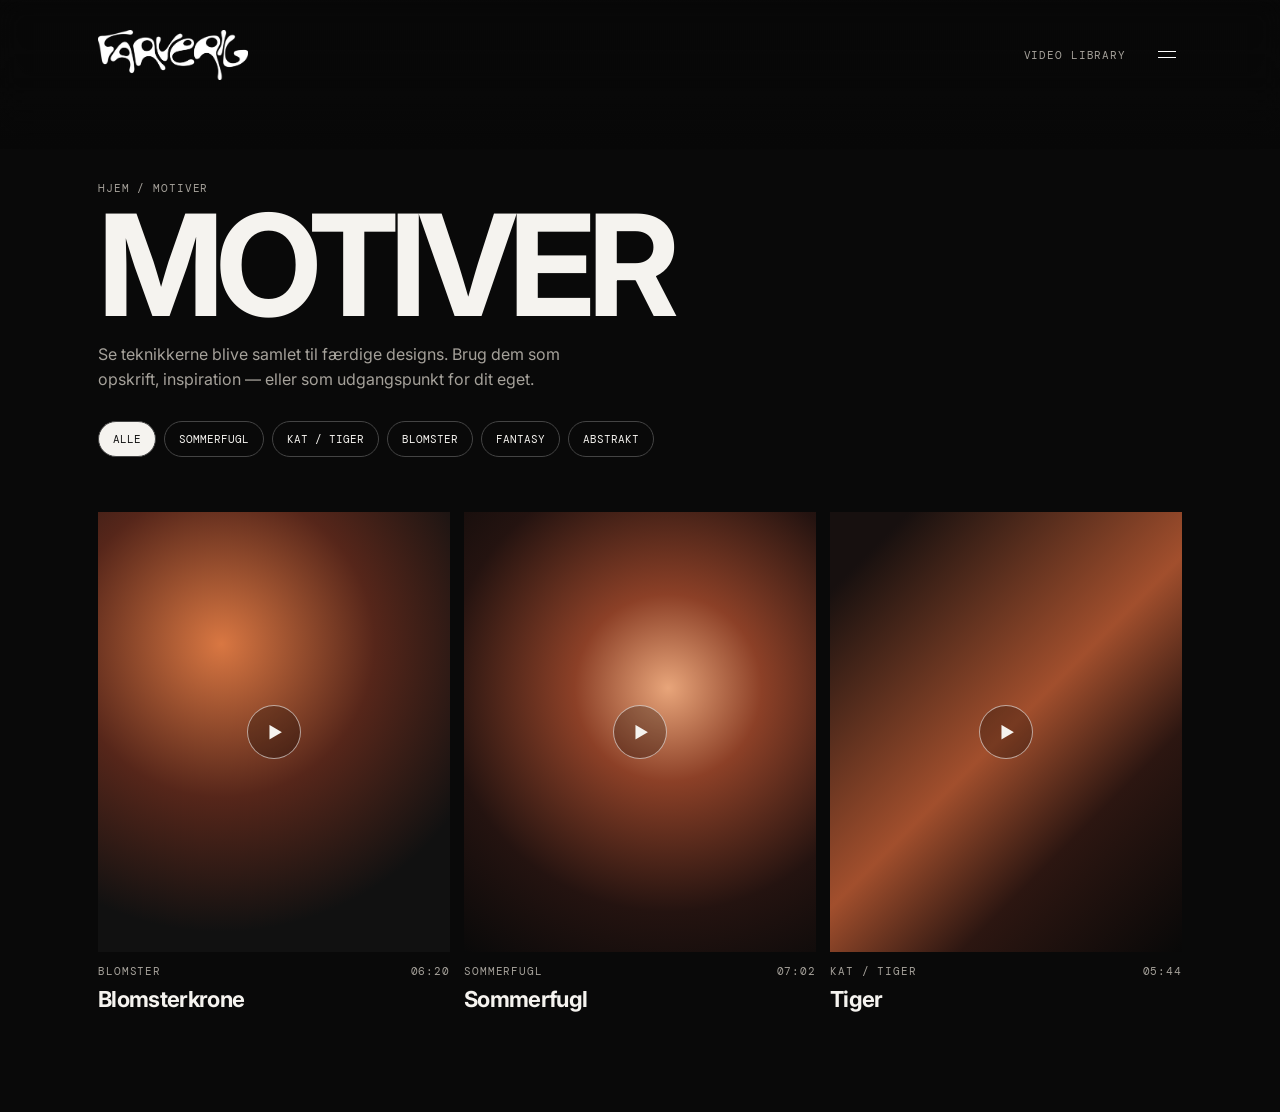
==== commit 65fa549c: "Use shared sticky header on motifs page" ====
--- a/motiver.html
+++ b/motiver.html
@@ -1 +1 @@
-<!doctype html><html lang="da"><head><meta charset="utf-8"><meta name="viewport" content="width=device-width,initial-scale=1"><title>Motiver — FARVERIG</title><link rel="stylesheet" href="styles.css?v=3"></head><body><header class="topbar shell"><a class="brand" href="index.html" aria-label="FARVERIG forside"><img src="assets/logo/FarverigLogo_Hvid.png" alt="FARVERIG" style="width:100%;height:100%;object-fit:contain;display:block"></a><div class="header-actions"><span class="eyebrow">VIDEO LIBRARY</span><button class="menu-button" type="button" aria-label="Åbn menu" aria-expanded="false" aria-controls="site-menu">☰</button></div></header><div class="site-menu" id="site-menu" hidden><div class="shell menu-inner"><button class="menu-close" type="button">LUK ×</button><nav><a href="index.html">FORSIDE <span>→</span></a><a href="motiver.html">MOTIVER <span>→</span></a><a href="teknikker.html">TEKNIKKER <span>→</span></a><a href="sos.html">SOS DESIGN <span>→</span></a><a href="om.html">OM FARVERIG <span>→</span></a><a href="https://farverig.dk">KØB BOGEN <span>→</span></a></nav></div></div><main><section class="shell page-hero"><p class="crumb">HJEM / MOTIVER</p><h1 class="page-title">MOTIVER</h1><p class="intro">Se teknikkerne blive samlet til færdige designs. Brug dem som opskrift, inspiration — eller som udgangspunkt for dit eget.</p><div class="filter-row"><span class="chip active">ALLE</span><span class="chip">SOMMERFUGL</span><span class="chip">KAT / TIGER</span><span class="chip">BLOMSTER</span><span class="chip">FANTASY</span><span class="chip">ABSTRAKT</span></div></section><section class="shell listing"><div class="video-grid"><a class="video-card" href="video.html"><div class="video-thumb warm-c"><span class="play">▶</span></div><div class="video-meta"><span>BLOMSTER</span><span>06:20</span></div><h3>Blomsterkrone</h3></a><a class="video-card" href="video.html"><div class="video-thumb warm-a"><span class="play">▶</span></div><div class="video-meta"><span>SOMMERFUGL</span><span>07:02</span></div><h3>Sommerfugl</h3></a><a class="video-card" href="video.html"><div class="video-thumb warm-b"><span class="play">▶</span></div><div class="video-meta"><span>KAT / TIGER</span><span>05:44</span></div><h3>Tiger</h3></a></div></section></main><nav class="bottom-nav"><a href="teknikker.html">TEKNIKKER</a><a class="active" href="motiver.html">MOTIVER</a><a href="sos.html">SOS</a></nav><script src="script.js"></script></body></html>+<!doctype html><html lang="da"><head><meta charset="utf-8"><meta name="viewport" content="width=device-width,initial-scale=1"><title>Motiver — FARVERIG</title><link rel="stylesheet" href="styles.css?v=13"><link rel="stylesheet" href="header.css?v=1"></head><body><header class="topbar shell"><a class="brand" href="index.html" aria-label="FARVERIG forside"><img src="assets/logo/FarverigLogo_Hvid.png" alt="FARVERIG" style="width:100%;height:100%;object-fit:contain;display:block"></a><div class="header-actions"><span class="eyebrow">VIDEO LIBRARY</span><button class="menu-button" type="button" aria-label="Åbn menu" aria-expanded="false" aria-controls="site-menu">☰</button></div></header><div class="site-menu" id="site-menu" hidden><div class="shell menu-inner"><button class="menu-close" type="button">LUK ×</button><nav><a href="index.html">FORSIDE <span>→</span></a><a href="motiver.html">MOTIVER <span>→</span></a><a href="teknikker.html">TEKNIKKER <span>→</span></a><a href="sos.html">SOS DESIGN <span>→</span></a><a href="om.html">OM FARVERIG <span>→</span></a><a href="https://farverig.dk">KØB BOGEN <span>→</span></a></nav></div></div><main><section class="shell page-hero"><p class="crumb">HJEM / MOTIVER</p><h1 class="page-title">MOTIVER</h1><p class="intro">Se teknikkerne blive samlet til færdige designs. Brug dem som opskrift, inspiration — eller som udgangspunkt for dit eget.</p><div class="filter-row"><span class="chip active">ALLE</span><span class="chip">SOMMERFUGL</span><span class="chip">KAT / TIGER</span><span class="chip">BLOMSTER</span><span class="chip">FANTASY</span><span class="chip">ABSTRAKT</span></div></section><section class="shell listing"><div class="video-grid"><a class="video-card" href="video.html"><div class="video-thumb warm-c"><span class="play">▶</span></div><div class="video-meta"><span>BLOMSTER</span><span>06:20</span></div><h3>Blomsterkrone</h3></a><a class="video-card" href="video.html"><div class="video-thumb warm-a"><span class="play">▶</span></div><div class="video-meta"><span>SOMMERFUGL</span><span>07:02</span></div><h3>Sommerfugl</h3></a><a class="video-card" href="video.html"><div class="video-thumb warm-b"><span class="play">▶</span></div><div class="video-meta"><span>KAT / TIGER</span><span>05:44</span></div><h3>Tiger</h3></a></div></section></main><nav class="bottom-nav"><a href="teknikker.html">TEKNIKKER</a><a class="active" href="motiver.html">MOTIVER</a><a href="sos.html">SOS</a></nav><script src="script.js"></script></body></html>
--- a/styles.css
+++ b/styles.css
@@ -1,3 +1,4 @@
 @import url('https://fonts.googleapis.com/css2?family=DM+Mono:wght@300;400;500&family=Inter:wght@400;500;600;700&display=swap');
 :root{--bg:#090909;--panel:#111;--line:#2a2a2a;--text:#f5f3ef;--muted:#a5a19a;--pad:clamp(18px,4vw,48px)}*{box-sizing:border-box}html{scroll-behavior:smooth}body{margin:0;background:var(--bg);color:var(--text);font-family:Inter,Arial,sans-serif}a{color:inherit;text-decoration:none}.shell{width:min(1180px,100%);margin:auto;padding-left:var(--pad);padding-right:var(--pad)}.topbar{height:92px;display:flex;align-items:center;justify-content:space-between}.brand{display:flex;align-items:center;width:150px;height:54px;overflow:hidden}.brand img{display:block;width:100%;height:100%;object-fit:contain}.header-actions{display:flex;align-items:center;gap:20px}.menu-button,.menu-close{display:none;background:none;border:0;color:var(--text);font:11px 'DM Mono',monospace;letter-spacing:.08em;padding:8px 0}.eyebrow,.kicker,.video-meta,.number,.soon,.bottom-nav,.footer,.crumb{font-family:'DM Mono',monospace;font-size:11px;letter-spacing:.08em}.eyebrow,.kicker,.number,.video-meta,.footer,.crumb{color:var(--muted)}.site-menu{position:fixed;inset:0;background:#090909f7;z-index:50}.menu-inner{padding-top:25px}.menu-close{margin-left:auto}.site-menu nav{margin-top:90px}.site-menu nav a{display:flex;justify-content:space-between;border-top:1px solid var(--line);padding:22px 0;font-size:28px;letter-spacing:-.04em}.site-menu nav a:last-child{border-bottom:1px solid var(--line)}.hero{display:grid;grid-template-columns:1.45fr .8fr;gap:clamp(24px,5vw,80px);align-items:end}.hero-media{min-height:58vh}.photo-placeholder{position:relative;overflow:hidden;background:radial-gradient(circle at 60% 45%,#bd663b 0 8%,#70371f 18%,#251612 44%,#0c0b0b 75%)}.photo-placeholder:before{content:'';position:absolute;width:48%;height:70%;left:25%;top:13%;border-radius:50% 48% 45% 52%;background:radial-gradient(circle at 60% 35%,#d89b76,#a85634 36%,#3a1b17 70%);filter:blur(7px);opacity:.78}.photo-note{position:absolute;left:16px;bottom:14px;font:10px 'DM Mono',monospace;letter-spacing:.1em;color:#ffffff80}.hero-copy{padding-bottom:18px}.hero-copy h1{font-size:clamp(38px,6vw,78px);line-height:.93;letter-spacing:-.055em;margin:12px 0 22px;max-width:8ch}.hero-copy>p:last-child{color:#c7c3bd;line-height:1.6;max-width:38ch}.split-grid{display:grid;grid-template-columns:1fr 1fr;gap:12px;margin-top:clamp(50px,8vw,110px)}.feature-card{position:relative;min-height:280px;border:1px solid var(--line);padding:26px;display:flex;flex-direction:column;justify-content:flex-end;transition:.2s}.feature-card:hover{background:#151515;border-color:#555}.feature-card .number{position:absolute;top:24px}.feature-card h2{font-size:clamp(36px,6vw,76px);letter-spacing:-.06em;margin:0}.feature-card p{color:var(--muted);max-width:40ch;line-height:1.5}.arrow{position:absolute;right:26px;top:22px;font-size:26px}.section-space{padding-top:100px;padding-bottom:100px}.section-head{display:flex;justify-content:space-between;align-items:end;margin-bottom:28px}.section-head h2,.sos-block h2,.about-teaser h2,.page-title{font-size:clamp(38px,6vw,72px);letter-spacing:-.055em;margin:6px 0 0}.text-link{font:12px 'DM Mono',monospace;border-bottom:1px solid #555;padding-bottom:5px}.video-grid{display:grid;grid-template-columns:repeat(3,1fr);gap:14px}.video-thumb{aspect-ratio:4/5;display:grid;place-items:center;position:relative;overflow:hidden}.warm-a{background:radial-gradient(circle at 58% 40%,#e8a57a,#8c4027 28%,#241310 67%,#090909)}.warm-b{background:linear-gradient(135deg,#17100f 10%,#a24f2d 50%,#2c1611 72%,#080808)}.warm-c{background:radial-gradient(circle at 35% 30%,#d97742,#56261a 40%,#111 75%)}.play{width:54px;height:54px;border:1px solid #ffffff90;border-radius:50%;display:grid;place-items:center;padding-left:3px;background:#0004}.video-meta{display:flex;justify-content:space-between;margin-top:12px}.video-card h3{font-size:22px;margin:8px 0 0;letter-spacing:-.03em}.sos-block,.about-teaser{border-top:1px solid var(--line);padding-top:42px;padding-bottom:42px;display:grid;grid-template-columns:.5fr 1.5fr .5fr;gap:30px;align-items:start}.sos-block{border-bottom:1px solid var(--line)}.sos-block p,.about-teaser p{color:var(--muted);line-height:1.55;max-width:55ch}.arrow-inline{text-align:right;font-size:28px}.about-teaser{margin-top:80px;border-bottom:1px solid var(--line)}.about-teaser .text-link{display:inline-block;margin-top:12px}.footer{padding-top:60px;padding-bottom:100px}.page-hero{padding-top:60px;padding-bottom:55px}.page-title{font-size:clamp(58px,11vw,150px);line-height:.85}.intro{color:var(--muted);max-width:52ch;line-height:1.6}.filter-row{display:flex;gap:8px;flex-wrap:wrap;margin-top:28px}.chip{border:1px solid #444;border-radius:999px;padding:10px 14px;font:11px 'DM Mono',monospace}.chip:hover,.chip.active{background:var(--text);color:#111}.listing{padding-bottom:100px}.video-page{width:min(900px,100%);margin:auto;padding:30px var(--pad) 100px}.video-stage{aspect-ratio:16/9;background:radial-gradient(circle at 55% 40%,#c56b42,#59291d 35%,#111 75%);display:grid;place-items:center;margin:25px 0}.video-stage .play{width:76px;height:76px}.video-page h1{font-size:clamp(38px,7vw,72px);letter-spacing:-.05em;margin:14px 0}.tags{display:flex;gap:8px;flex-wrap:wrap}.video-copy{border-top:1px solid var(--line);margin-top:38px;padding-top:30px;line-height:1.7;color:#cbc7c1}.bottom-nav{display:none}.sos-grid{display:grid;grid-template-columns:repeat(2,1fr);gap:10px;padding-bottom:100px}.sos-card{border:1px solid var(--line);padding:24px;min-height:220px;display:flex;flex-direction:column;justify-content:space-between}.sos-card h2{font-size:clamp(25px,4vw,44px);letter-spacing:-.04em;margin:8px 0}.sos-card p{color:var(--muted);line-height:1.55}.answer{font-family:'DM Mono',monospace;font-size:12px;border-top:1px solid var(--line);padding-top:16px}.about-layout{display:grid;grid-template-columns:1.2fr .8fr;gap:clamp(30px,7vw,100px);padding-bottom:100px}.about-image{min-height:520px}.about-copy{font-size:clamp(20px,2.4vw,32px);line-height:1.35;letter-spacing:-.025em}.about-copy p{margin-top:0}.about-small{font-size:15px!important;color:var(--muted);line-height:1.7!important;margin-top:35px!important}
-@media(max-width:720px){body{padding-bottom:68px}.topbar{height:74px}.brand{width:112px;height:40px}.header-actions{gap:12px}.eyebrow{font-size:8px}.menu-button,.menu-close{display:block}.hero{display:block}.hero-media{min-height:0;height:58vh}.hero-copy{position:relative;margin:-72px 0 0;padding:28px 12px 18px;background:linear-gradient(transparent 0,#090909 25%);width:100%}.hero-copy h1{font-size:44px;line-height:.94;margin-top:11px;max-width:9ch}.hero-copy>p:last-child{font-size:14px;margin-bottom:0}.split-grid{grid-template-columns:1fr 1fr;gap:8px;margin-top:32px}.feature-card{min-height:210px;padding:15px}.feature-card h2{font-size:27px}.feature-card p{font-size:12px}.arrow{right:14px;top:13px}.number{top:15px!important}.section-space{padding-top:70px;padding-bottom:70px}.section-head h2{font-size:39px}.video-grid{display:flex;overflow-x:auto;scroll-snap-type:x mandatory;margin-right:calc(var(--pad)*-1);padding-right:var(--pad)}.video-card{min-width:76vw;scroll-snap-align:start}.sos-block,.about-teaser{grid-template-columns:1fr}.arrow-inline{text-align:left}.about-teaser{margin-top:55px}.bottom-nav{position:fixed;display:grid;grid-template-columns:repeat(3,1fr);bottom:0;left:0;right:0;background:#0a0a0af2;backdrop-filter:blur(12px);border-top:1px solid #333;z-index:20}.bottom-nav a{text-align:center;padding:21px 4px 18px;color:#888;font-size:10px;letter-spacing:.06em;white-space:nowrap}.bottom-nav a.active{color:#fff}.page-hero{padding-top:45px}.page-title{font-size:60px}.listing .video-grid{margin-left:0}.video-page{padding-top:18px}.sos-grid{grid-template-columns:1fr}.about-layout{grid-template-columns:1fr}.about-image{min-height:55vh}}
+@media(min-width:721px){.menu-button,.menu-close{display:block;cursor:pointer}.menu-button{font-size:0;line-height:1;width:30px;height:30px;padding:0;position:relative}.menu-button:before,.menu-button:after{content:'';position:absolute;left:6px;width:18px;height:1px;background:currentColor}.menu-button:before{top:11px}.menu-button:after{top:17px}.site-menu{z-index:100;background:rgba(9,9,9,.97)}.site-menu .menu-inner{position:relative;width:100%;max-width:none;margin:0;padding:26px clamp(32px,6vw,110px) 32px}.site-menu .menu-close{position:fixed;top:36px;right:max(var(--pad),calc((100vw - 1180px)/2 + var(--pad)));margin:0;font-size:15px;line-height:1;padding:10px 6px;min-height:38px;display:flex;align-items:center;justify-content:flex-end;z-index:110}.site-menu nav{margin-top:94px;width:100%}.site-menu nav a{font-size:clamp(42px,4.6vw,76px);line-height:.98;padding:18px 0;letter-spacing:-.05em;border-color:#303030}.site-menu nav a span{font-size:.7em}.site-menu nav a:first-child{border-top:1px solid #3a3a3a}}
+@media(max-width:720px){body{padding-bottom:68px}.topbar{height:74px}.brand{width:112px;height:40px}.header-actions{gap:12px}.eyebrow{font-size:8px}.menu-button,.menu-close{display:block}.hero{display:block}.hero-media{min-height:0;height:58vh}.hero-copy{position:relative;margin:-72px 0 0;padding:28px 12px 18px;background:linear-gradient(transparent 0,#090909 25%);width:100%}.hero-copy h1{font-size:44px;line-height:.94;margin-top:11px;max-width:9ch}.hero-copy>p:last-child{font-size:14px;margin-bottom:0}.split-grid{grid-template-columns:1fr 1fr;gap:8px;margin-top:32px}.feature-card{min-height:210px;padding:15px}.feature-card h2{font-size:27px}.feature-card p{font-size:12px}.arrow{right:14px;top:13px}.number{top:15px!important}.section-space{padding-top:70px;padding-bottom:70px}.section-head h2{font-size:39px}.video-grid{display:flex;overflow-x:auto;scroll-snap-type:x mandatory;margin-right:calc(var(--pad)*-1);padding-right:var(--pad)}.video-card{min-width:76vw;scroll-snap-align:start}.sos-block,.about-teaser{grid-template-columns:1fr}.arrow-inline{text-align:left}.about-teaser{margin-top:55px}.bottom-nav{position:fixed;display:grid;grid-template-columns:repeat(3,1fr);bottom:0;left:0;right:0;background:#0a0a0af2;backdrop-filter:blur(12px);border-top:1px solid #333;z-index:20}.bottom-nav a{text-align:center;padding:21px 4px 18px;color:#888;font-size:10px;letter-spacing:.06em;white-space:nowrap}.bottom-nav a.active{color:#fff}.page-hero{padding-top:45px}.page-title{font-size:60px}.listing .video-grid{margin-left:0}.video-page{padding-top:18px}.sos-grid{grid-template-columns:1fr}.about-layout{grid-template-columns:1fr}.about-image{min-height:55vh}.home .topbar{position:absolute;top:0;left:0;right:0;z-index:10;width:100%;max-width:none}.home .hero{position:relative;width:100%;max-width:none;min-height:calc(100svh - 68px);margin:0;padding:0;display:block;overflow:hidden}.home .hero-media{position:absolute;inset:0;width:100%;height:100%;min-height:0}.home .hero-copy{position:absolute;left:0;right:0;bottom:0;z-index:2;margin:0;padding:150px var(--pad) 32px;background:linear-gradient(to bottom,transparent 0%,rgba(9,9,9,.45) 35%,#090909 100%)}.home .hero-copy h1{margin-bottom:14px}.home .split-grid{margin-top:32px}}
--- a/header.css
+++ b/header.css
@@ -0,0 +1,17 @@
+@media(min-width:721px){
+  body:not(.home){padding-top:110px}
+  .topbar{position:fixed!important;top:0;left:0;right:0;width:100%!important;max-width:none!important;height:150px!important;padding-bottom:40px!important;padding-left:max(var(--pad),calc((100vw - 1180px)/2 + var(--pad)))!important;padding-right:max(var(--pad),calc((100vw - 1180px)/2 + var(--pad)))!important;background:linear-gradient(to bottom,rgba(9,9,9,.38) 0%,rgba(9,9,9,.14) 48%,rgba(9,9,9,0) 100%)!important;z-index:40!important}
+  .topbar:before{content:"";position:absolute;inset:0;z-index:-1;pointer-events:none;backdrop-filter:blur(12px);-webkit-backdrop-filter:blur(12px);mask-image:linear-gradient(to bottom,#000 0%,rgba(0,0,0,.96) 25%,rgba(0,0,0,.72) 55%,rgba(0,0,0,.28) 78%,transparent 100%);-webkit-mask-image:linear-gradient(to bottom,#000 0%,rgba(0,0,0,.96) 25%,rgba(0,0,0,.72) 55%,rgba(0,0,0,.28) 78%,transparent 100%)}
+  .header-actions{gap:26px!important}
+  .menu-button,.menu-close{display:block!important;cursor:pointer}
+  .menu-button,body.home .menu-button{font-size:0!important;line-height:1!important;width:30px!important;height:30px!important;min-width:30px!important;min-height:30px!important;padding:0!important;position:relative!important;color:#fff!important}
+  .menu-button:before,.menu-button:after{content:"";position:absolute;left:6px;width:18px;height:1px;background:currentColor}
+  .menu-button:before{top:11px}.menu-button:after{top:17px}
+  .site-menu{z-index:100!important;background:rgba(9,9,9,.97)!important}
+  .site-menu .menu-inner{position:relative!important;width:100%!important;max-width:none!important;margin:0!important;padding:26px clamp(32px,6vw,110px) 32px!important}
+  .site-menu .menu-close{position:fixed!important;top:36px!important;right:max(var(--pad),calc((100vw - 1180px)/2 + var(--pad)))!important;margin:0!important;font-size:15px!important;line-height:1!important;padding:10px 6px!important;min-height:38px!important;display:flex!important;align-items:center!important;justify-content:flex-end!important;z-index:110!important}
+  .site-menu nav{margin-top:94px!important;width:100%!important}
+  .site-menu nav a{font-size:clamp(42px,4.6vw,76px)!important;line-height:.98!important;padding:18px 0!important;letter-spacing:-.05em!important;border-color:#303030!important}
+  .site-menu nav a span{font-size:.7em!important}
+  .site-menu nav a:first-child{border-top:1px solid #3a3a3a!important}
+}
